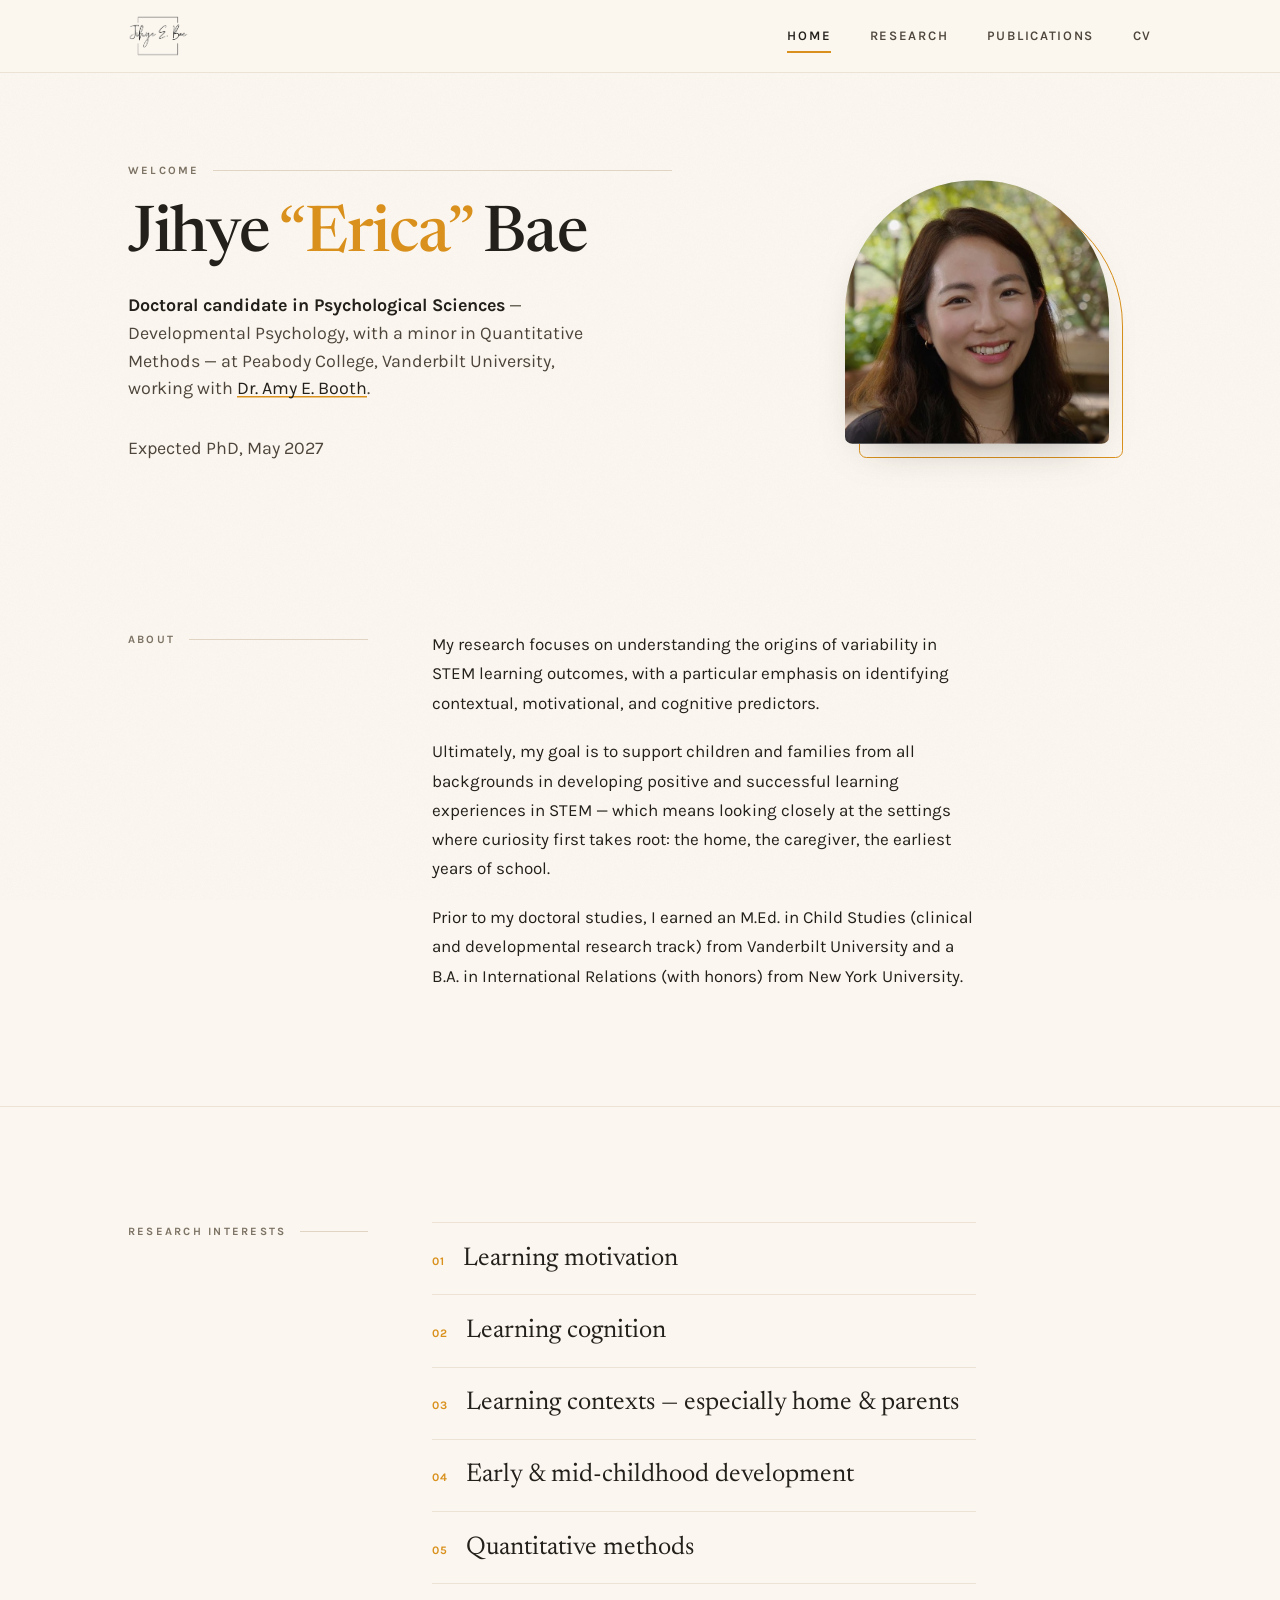
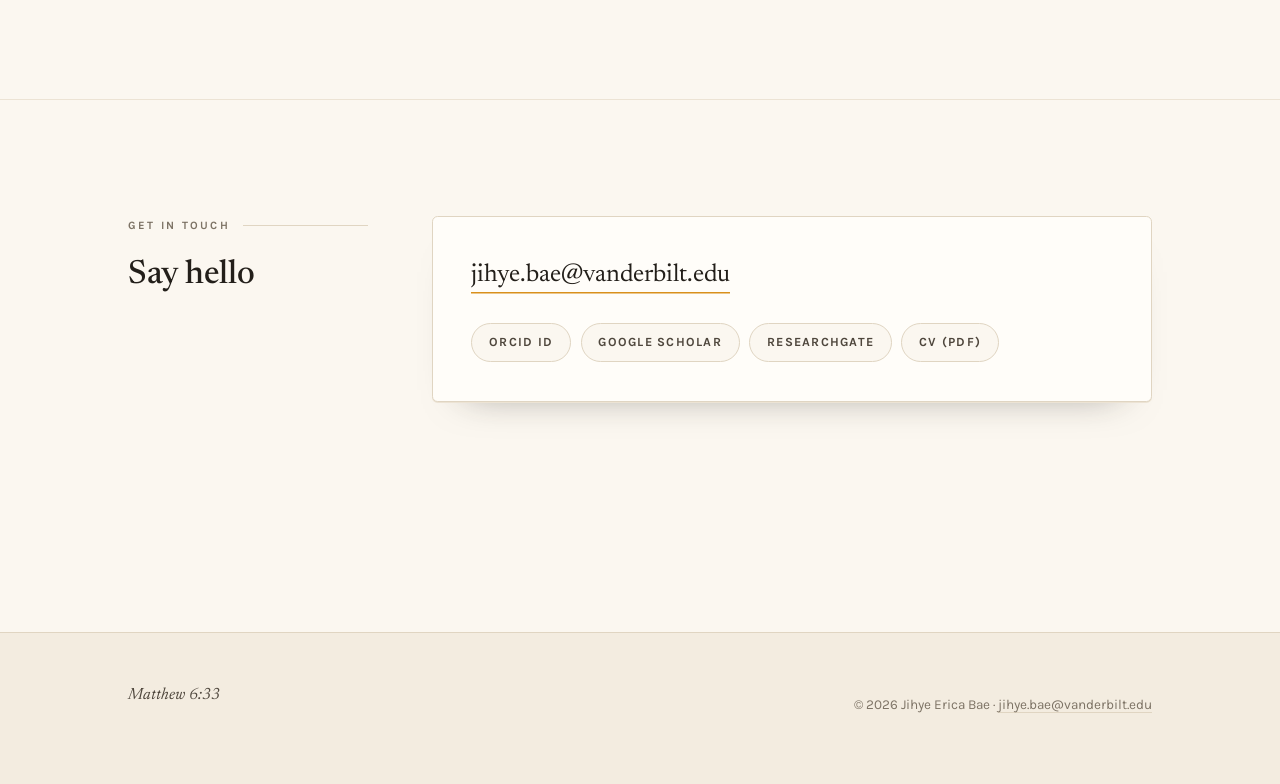
==== index.html @ 230dc908 "Simplify CV header, fix canonical and og:image URLs, drop unused CSS - CV page: plain "Curriculum Vi" ====
<!DOCTYPE html>
<html lang="en">
<head>
<meta charset="utf-8">
<meta name="viewport" content="width=device-width, initial-scale=1">
<title>Jihye "Erica" Bae — Developmental Psychology, Vanderbilt University</title>
<meta name="description" content="Jihye &quot;Erica&quot; Bae is a doctoral candidate in Psychological Sciences at Peabody College, Vanderbilt University, studying the contextual, motivational, and cognitive origins of variability in STEM learning.">
<meta name="author" content="Jihye Erica Bae">
<link rel="canonical" href="https://ericajbae.github.io/">

<meta property="og:type" content="profile">
<meta property="og:title" content="Jihye &quot;Erica&quot; Bae">
<meta property="og:description" content="Doctoral candidate in Psychological Sciences at Vanderbilt University — early STEM learning, motivation, and the home science environment.">
<meta property="og:image" content="https://ericajbae.github.io/assets/img/portrait.jpg">

<link rel="icon" href="assets/img/logo.png">
<link rel="preconnect" href="https://fonts.googleapis.com">
<link rel="preconnect" href="https://fonts.gstatic.com" crossorigin>
<link rel="stylesheet" href="https://fonts.googleapis.com/css2?family=Newsreader:ital,opsz,wght@0,6..72,300..700;1,6..72,300..700&family=Karla:ital,wght@0,300..800;1,300..800&display=swap">
<link rel="stylesheet" href="assets/css/style.css">

<script type="application/ld+json">
{
  "@context": "https://schema.org",
  "@type": "Person",
  "name": "Jihye Erica Bae",
  "alternateName": "Jihye \"Erica\" Bae",
  "jobTitle": "Doctoral Candidate in Psychological Sciences",
  "email": "mailto:jihye.bae@vanderbilt.edu",
  "affiliation": {
    "@type": "CollegeOrUniversity",
    "name": "Vanderbilt University, Peabody College"
  },
  "alumniOf": ["Vanderbilt University", "New York University"],
  "knowsAbout": ["Developmental Psychology", "Early STEM learning", "Learning motivation", "Quantitative methods"],
  "sameAs": [
    "https://orcid.org/0009-0007-4575-9829",
    "https://scholar.google.com/citations?user=H38HMKwAAAAJ&hl=en",
    "https://www.researchgate.net/profile/Jihye-Bae-4"
  ]
}
</script>
</head>
<body>
<a class="skip" href="#main">Skip to content</a>

<header class="masthead">
  <div class="wrap masthead__inner">
    <a class="sigmark" href="index.html" aria-label="Jihye Erica Bae — home">
      <img src="assets/img/logo.png" alt="" width="285" height="195">
    </a>
    <nav class="nav" aria-label="Primary">
      <a href="index.html" aria-current="page">Home</a>
      <a href="research.html">Research</a>
      <a href="publications.html">Publications</a>
      <a href="cv.html">CV</a>
    </nav>
  </div>
</header>

<main id="main">

  <!-- ── hero ──────────────────────────────────────────────────────── -->
  <section class="hero">
    <div class="wrap hero__grid">
      <div class="rise">
        <p class="eyebrow">Welcome</p>
        <h1 class="hero__name">Jihye <em>“Erica”</em> Bae</h1>
        <p class="hero__role">
          <strong>Doctoral candidate in Psychological Sciences</strong> — Developmental
          Psychology, with a minor in Quantitative Methods — at Peabody College,
          Vanderbilt University, working with
          <a class="link" href="https://www.vanderbilt.edu/psychological_sciences/bio/amy-booth" target="_blank" rel="noopener">Dr.&nbsp;Amy&nbsp;E.&nbsp;Booth</a>.
        </p>
        <p class="hero__role">
          Expected&nbsp;PhD, May&nbsp;2027
        </p>
      </div>

      <figure class="portrait rise">
        <div class="portrait__img">
          <img src="assets/img/portrait.jpg" alt="Portrait of Jihye Erica Bae" width="679" height="679">
        </div>
      </figure>
    </div>
  </section>

  <!-- ── about ─────────────────────────────────────────────────────── -->
  <section class="section">
    <div class="wrap railed">
      <div class="railed__rail">
        <p class="eyebrow">About</p>
      </div>
      <div class="prose">
        <p>
          My research focuses on understanding the origins of variability in STEM
          learning outcomes, with a particular emphasis on identifying contextual,
          motivational, and cognitive predictors.
        </p>
        <p>
          Ultimately, my goal is to support children and families from all
          backgrounds in developing positive and successful learning experiences
          in STEM — which means looking closely at the settings where curiosity
          first takes root: the home, the caregiver, the earliest years of school.
        </p>
        <p>
          Prior to my doctoral studies, I earned an M.Ed. in Child Studies
          (clinical and developmental research track) from Vanderbilt University
          and a B.A. in International Relations (with honors) from
          New York University.
        </p>
      </div>
    </div>
  </section>

  <!-- ── interests ─────────────────────────────────────────────────── -->
  <section class="section">
    <div class="wrap railed">
      <div class="railed__rail">
        <p class="eyebrow">Research interests</p>
      </div>
      <ol class="interests">
        <li>Learning motivation</li>
        <li>Learning cognition</li>
        <li>Learning contexts — especially home &amp; parents</li>
        <li>Early &amp; mid-childhood development</li>
        <li>Quantitative methods</li>
      </ol>
    </div>
  </section>

  <!-- ── contact ───────────────────────────────────────────────────── -->
  <section class="section">
    <div class="wrap railed">
      <div class="railed__rail">
        <p class="eyebrow">Get in touch</p>
        <h2 class="section__title">Say hello</h2>
      </div>
      <div class="contact">
        <a class="link contact__mail" href="mailto:jihye.bae@vanderbilt.edu">jihye.bae@vanderbilt.edu</a>
        <div class="profiles">
          <a href="https://orcid.org/0009-0007-4575-9829" target="_blank" rel="noopener">ORCID iD</a>
          <a href="https://scholar.google.com/citations?user=H38HMKwAAAAJ&amp;hl=en" target="_blank" rel="noopener">Google Scholar</a>
          <a href="https://www.researchgate.net/profile/Jihye-Bae-4" target="_blank" rel="noopener">ResearchGate</a>
          <a href="https://docs.google.com/document/d/13zA2UC3E8pDD8UInHf0IEqPdBKa_OGRN-iTMG4i4fhw/export?format=pdf" target="_blank" rel="noopener">CV (PDF)</a>
        </div>
      </div>
    </div>
  </section>

</main>

<footer class="foot">
  <div class="wrap foot__inner">
    <p class="foot__verse">Matthew 6:33</p>
    <p>© 2026 Jihye Erica Bae · <a href="mailto:jihye.bae@vanderbilt.edu">jihye.bae@vanderbilt.edu</a></p>
  </div>
</footer>

</body>
</html>
---- assets/css/style.css ----
/* ==========================================================================
   Jihye "Erica" Bae — personal academic site
   Aesthetic: warm letterpress paper. Cream ground, ink type, marigold accent.
   Newsreader (display) + Karla (text). No build step, no JS dependency.
   ========================================================================== */

/* --- tokens ------------------------------------------------------------- */
:root {
  --paper:        #fbf7f0;
  --paper-deep:   #f3ece0;
  --paper-card:   #fffdf9;
  --ink:          #231f1a;
  --ink-soft:     #4e463c;
  --ink-mute:     #7d7365;
  --rule:         #e0d5c2;
  --rule-soft:    #ece3d4;

  --marigold:     #d9901c;
  --marigold-lo:  #f6c96a;
  --pine:         #235f56;
  --pine-lo:      #e2efeb;

  --serif: "Newsreader", "Iowan Old Style", "Palatino Linotype", Georgia, serif;
  --sans:  "Karla", "Avenir Next", "Segoe UI", Helvetica, Arial, sans-serif;

  --measure: 34rem;      /* comfortable reading width */
  --page:    72rem;      /* outer page width          */
  --gutter:  clamp(1.25rem, 5vw, 4.5rem);

  --step:    clamp(4rem, 9vw, 7.5rem);   /* vertical section rhythm */
}

/* --- reset -------------------------------------------------------------- */
*, *::before, *::after { box-sizing: border-box; }

html {
  scroll-behavior: smooth;
  -webkit-text-size-adjust: 100%;
}
@media (prefers-reduced-motion: reduce) {
  html { scroll-behavior: auto; }
  *, *::before, *::after {
    animation-duration: .01ms !important;
    animation-iteration-count: 1 !important;
    transition-duration: .01ms !important;
  }
}

body {
  margin: 0;
  background: var(--paper);
  color: var(--ink);
  font-family: var(--sans);
  font-size: 1.0625rem;
  line-height: 1.72;
  font-feature-settings: "kern" 1;
  -webkit-font-smoothing: antialiased;
  text-rendering: optimizeLegibility;
}

/* paper grain — a single inline SVG turbulence, fixed so it never scrolls */
body::before {
  content: "";
  position: fixed;
  inset: 0;
  z-index: 0;
  pointer-events: none;
  opacity: .5;
  background-image: url("data:image/svg+xml,%3Csvg xmlns='http://www.w3.org/2000/svg' width='220' height='220'%3E%3Cfilter id='n'%3E%3CfeTurbulence type='fractalNoise' baseFrequency='.85' numOctaves='3' stitchTiles='stitch'/%3E%3CfeColorMatrix type='saturate' values='0'/%3E%3C/filter%3E%3Crect width='220' height='220' filter='url(%23n)' opacity='.055'/%3E%3C/svg%3E");
}

img { max-width: 100%; height: auto; display: block; }

a { color: inherit; }

::selection { background: var(--marigold-lo); color: var(--ink); }

:focus-visible {
  outline: 2px solid var(--pine);
  outline-offset: 3px;
  border-radius: 2px;
}

/* --- layout primitives -------------------------------------------------- */
.wrap {
  width: 100%;
  max-width: var(--page);
  margin-inline: auto;
  padding-inline: var(--gutter);
  position: relative;
  z-index: 1;
}

.skip {
  position: absolute;
  left: -9999px;
  top: 0;
  background: var(--ink);
  color: var(--paper);
  padding: .65rem 1.1rem;
  z-index: 99;
  font-size: .85rem;
  letter-spacing: .06em;
  text-transform: uppercase;
}
.skip:focus { left: .5rem; top: .5rem; }

/* --- typography --------------------------------------------------------- */
h1, h2, h3, h4 {
  font-family: var(--serif);
  font-weight: 500;
  font-variation-settings: "opsz" 36;
  line-height: 1.16;
  letter-spacing: -.008em;
  margin: 0;
  text-wrap: balance;
}

p { margin: 0 0 1.15em; max-width: var(--measure); }
p:last-child { margin-bottom: 0; }

/* small caps label used above every section */
.eyebrow {
  font-family: var(--sans);
  font-size: .7rem;
  font-weight: 700;
  letter-spacing: .2em;
  text-transform: uppercase;
  color: var(--ink-mute);
  margin: 0 0 1.4rem;
  display: flex;
  align-items: center;
  gap: .85rem;
}
.eyebrow::after {
  content: "";
  flex: 1;
  height: 1px;
  background: var(--rule);
}

/* inline links: a marigold rule that thickens into a highlight on hover */
.prose a,
a.link {
  color: var(--ink);
  text-decoration: none;
  background-image: linear-gradient(var(--marigold), var(--marigold));
  background-repeat: no-repeat;
  background-position: 0 88%;
  background-size: 100% 1.5px;
  transition: background-size .28s cubic-bezier(.4, 0, .2, 1), color .28s;
  padding-bottom: .05em;
}
.prose a:hover,
a.link:hover {
  background-size: 100% .82em;
}

/* --- masthead ----------------------------------------------------------- */
.masthead {
  position: sticky;
  top: 0;
  z-index: 20;
  background: color-mix(in srgb, var(--paper) 88%, transparent);
  backdrop-filter: saturate(150%) blur(10px);
  border-bottom: 1px solid var(--rule-soft);
}
.masthead__inner {
  display: flex;
  align-items: center;
  justify-content: space-between;
  gap: 1.5rem;
  min-height: 4.5rem;
  padding-block: .6rem;
}

.sigmark { display: block; flex-shrink: 0; }
.sigmark img {
  height: 2.6rem;
  width: auto;
  transition: opacity .22s;
}
.sigmark:hover img { opacity: .62; }

.nav { display: flex; gap: clamp(1.1rem, 3vw, 2.4rem); }
.nav a {
  font-size: .82rem;
  font-weight: 600;
  letter-spacing: .13em;
  text-transform: uppercase;
  text-decoration: none;
  color: var(--ink-soft);
  padding-block: .35rem;
  position: relative;
  white-space: nowrap;
  transition: color .2s;
}
.nav a::after {
  content: "";
  position: absolute;
  left: 0; right: 0; bottom: 0;
  height: 2px;
  background: var(--marigold);
  transform: scaleX(0);
  transform-origin: left;
  transition: transform .3s cubic-bezier(.4, 0, .2, 1);
}
.nav a:hover { color: var(--ink); }
.nav a:hover::after,
.nav a[aria-current="page"]::after { transform: scaleX(1); }
.nav a[aria-current="page"] { color: var(--ink); }

/* phones: four nav items don't fit beside the logo — give them their own row */
@media (max-width: 600px) {
  .masthead__inner { flex-wrap: wrap; row-gap: .25rem; }
  .nav { width: 100%; justify-content: space-between; gap: .75rem; }
  .nav a { font-size: .74rem; letter-spacing: .1em; }
}

/* --- hero (home) -------------------------------------------------------- */
.hero { padding-block: clamp(3rem, 8vw, 5.5rem) clamp(2rem, 5vw, 3.25rem); }

.hero__grid {
  display: grid;
  grid-template-columns: minmax(0, 1.45fr) minmax(0, .85fr);
  gap: clamp(2rem, 6vw, 5rem);
  align-items: center;
}

.hero__name {
  font-size: clamp(2.35rem, 5.4vw, 4rem);
  font-weight: 500;
  font-variation-settings: "opsz" 60;
  line-height: 1.06;
  letter-spacing: -.02em;
  margin-bottom: 1.35rem;
}
.hero__name em {
  font-style: normal;
  font-weight: 500;
  font-variation-settings: "opsz" 60;
  color: var(--marigold);
}

.hero__role {
  font-size: clamp(1rem, 1.5vw, 1.12rem);
  color: var(--ink-soft);
  line-height: 1.55;
  max-width: 30rem;
  margin-bottom: 2rem;
}
.hero__role strong { font-weight: 700; color: var(--ink); }

/* portrait: soft arch frame with an offset marigold plate behind it */
.portrait { position: relative; justify-self: center; width: 100%; max-width: 16.5rem; }
.portrait::before {
  content: "";
  position: absolute;
  inset: .85rem -.85rem -.85rem .85rem;
  border: 1px solid var(--marigold);
  border-radius: 9rem 9rem .5rem .5rem;
  z-index: 0;
}
.portrait__img {
  position: relative;
  z-index: 1;
  aspect-ratio: 1 / 1;
  width: 100%;
  border-radius: 9rem 9rem .5rem .5rem;
  overflow: hidden;
  background: var(--paper-deep);
  box-shadow: 0 18px 44px -26px rgba(35, 31, 26, .5);
}
.portrait__img img { width: 100%; height: 100%; object-fit: cover; }

@media (max-width: 820px) {
  .hero__grid { grid-template-columns: 1fr; }
  .portrait { max-width: 14rem; justify-self: start; margin-top: .5rem; }
}

/* --- generic section ---------------------------------------------------- */
.section { padding-block: var(--step); }
.section + .section { border-top: 1px solid var(--rule-soft); }

.section__title {
  font-size: clamp(1.9rem, 4vw, 2.9rem);
  margin-bottom: 1.75rem;
}

/* two-column: sticky label rail + content */
.railed {
  display: grid;
  grid-template-columns: minmax(0, 15rem) minmax(0, 1fr);
  gap: clamp(1.75rem, 5vw, 4.5rem);
  align-items: start;
}
.railed__rail { position: sticky; top: 6.5rem; }
/* headings inside the narrow rail need a smaller size to break cleanly */
.railed__rail .section__title { font-size: clamp(1.6rem, 2.6vw, 2.1rem); }
@media (max-width: 860px) {
  .railed { grid-template-columns: 1fr; }
  .railed__rail { position: static; }
}

/* --- interests list ----------------------------------------------------- */
.interests {
  list-style: none;
  margin: 0;
  padding: 0;
  display: grid;
  gap: 0;
  max-width: 34rem;
  counter-reset: interest;
}
.interests li {
  counter-increment: interest;
  font-family: var(--serif);
  font-size: clamp(1.2rem, 2.4vw, 1.6rem);
  font-variation-settings: "opsz" 28;
  padding-block: .85rem;
  border-bottom: 1px solid var(--rule-soft);
  display: flex;
  align-items: baseline;
  gap: 1.1rem;
  transition: color .25s, padding-left .25s;
}
.interests li:first-child { border-top: 1px solid var(--rule-soft); }
.interests li::before {
  content: counter(interest, decimal-leading-zero);
  font-family: var(--sans);
  font-size: .72rem;
  font-weight: 700;
  letter-spacing: .1em;
  color: var(--marigold);
  flex-shrink: 0;
}
.interests li:hover { padding-left: .5rem; color: var(--pine); }

/* --- contact card ------------------------------------------------------- */
.contact {
  background: var(--paper-card);
  border: 1px solid var(--rule);
  border-radius: .35rem;
  padding: clamp(1.6rem, 3.5vw, 2.4rem);
  box-shadow: 0 1px 0 var(--rule-soft), 0 22px 40px -34px rgba(35, 31, 26, .55);
}
.contact__mail {
  font-family: var(--serif);
  font-size: clamp(1.1rem, 2.6vw, 1.55rem);
  font-variation-settings: "opsz" 28;
  word-break: break-word;
  display: inline-block;
  margin-bottom: 1.5rem;
}

.profiles { display: flex; flex-wrap: wrap; gap: .6rem; }
.profiles a {
  font-size: .78rem;
  font-weight: 700;
  letter-spacing: .1em;
  text-transform: uppercase;
  text-decoration: none;
  color: var(--ink-soft);
  border: 1px solid var(--rule);
  border-radius: 100px;
  padding: .5rem 1.05rem;
  background: var(--paper);
  transition: background .22s, color .22s, border-color .22s, transform .22s;
}
.profiles a:hover {
  background: var(--ink);
  border-color: var(--ink);
  color: var(--paper);
  transform: translateY(-2px);
}

/* --- project entries (research) ----------------------------------------- */
.project {
  display: grid;
  grid-template-columns: minmax(0, 1fr) minmax(0, 16rem);
  gap: clamp(1.5rem, 5vw, 3.5rem);
  align-items: center;
  padding-block: clamp(2.25rem, 5vw, 3.5rem);
  border-bottom: 1px solid var(--rule-soft);
}
.project:first-of-type { border-top: 1px solid var(--rule-soft); }

/* alternate sides — swap the track widths too, so the prose always gets the
   wide column and only the artwork ever sits in the narrow one */
.project:nth-child(even) {
  grid-template-columns: minmax(0, 16rem) minmax(0, 1fr);
}
.project:nth-child(even) .project__art { order: -1; }

.project__num {
  font-family: var(--sans);
  font-size: .72rem;
  font-weight: 700;
  letter-spacing: .18em;
  color: var(--marigold);
  display: block;
  margin-bottom: .85rem;
}
.project__title {
  font-size: clamp(1.45rem, 3vw, 2.1rem);
  margin-bottom: .9rem;
}
.project__meta {
  color: var(--ink-mute);
  margin-top: 1rem;
  padding-top: .9rem;
  border-top: 1px dashed var(--rule);
  max-width: var(--measure);
}
.project__art {
  display: grid;
  place-items: center;
  padding: 1.25rem;
  background: var(--paper-card);
  border: 1px solid var(--rule-soft);
  border-radius: .35rem;
}
.project__art img { max-height: 11rem; width: auto; object-fit: contain; mix-blend-mode: multiply; }

@media (max-width: 760px) {
  .project,
  .project:nth-child(even) { grid-template-columns: 1fr; }
  .project:nth-child(even) .project__art { order: 0; }
}

/* --- bibliography ------------------------------------------------------- */
.biblio { list-style: none; margin: 0; padding: 0; counter-reset: ref; }
.biblio li {
  position: relative;
  padding: 1.35rem 0 1.35rem 3.25rem;
  border-bottom: 1px solid var(--rule-soft);
  font-size: 1rem;
  line-height: 1.68;
  max-width: 48rem;
}
.biblio li:first-child { border-top: 1px solid var(--rule-soft); }
.biblio li::before {
  counter-increment: ref;
  content: counter(ref, decimal-leading-zero);
  position: absolute;
  left: 0;
  top: 1.65rem;
  font-family: var(--sans);
  font-size: .7rem;
  font-weight: 700;
  letter-spacing: .1em;
  color: var(--marigold);
}
.biblio cite { font-style: italic; }
.biblio .self { font-weight: 700; }
.biblio .doi {
  display: block;
  margin-top: .35rem;
  word-break: break-all;
}
.tag {
  display: inline-block;
  font-size: .66rem;
  font-weight: 700;
  letter-spacing: .12em;
  text-transform: uppercase;
  color: var(--pine);
  background: var(--pine-lo);
  border-radius: 100px;
  padding: .2rem .6rem;
  margin-left: .45rem;
  vertical-align: .12em;
}

/* --- CV ----------------------------------------------------------------- */
.cv-head {
  display: flex;
  flex-wrap: wrap;
  align-items: center;
  justify-content: space-between;
  gap: 1.75rem;
  padding-block: clamp(3rem, 8vw, 5.5rem) 2rem;
}

.btn {
  display: inline-flex;
  align-items: center;
  gap: .6rem;
  font-size: .78rem;
  font-weight: 700;
  letter-spacing: .12em;
  text-transform: uppercase;
  text-decoration: none;
  color: var(--paper);
  background: var(--ink);
  border: 1px solid var(--ink);
  border-radius: 100px;
  padding: .8rem 1.5rem;
  transition: background .22s, color .22s, transform .22s;
}
.btn:hover { background: var(--marigold); border-color: var(--marigold); color: var(--ink); transform: translateY(-2px); }
.btn svg { width: 1rem; height: 1rem; }

.cv-embed { padding-bottom: var(--step); }
.cv-embed iframe {
  display: block;
  width: 100%;
  height: 85vh;
  min-height: 36rem;
  border: 1px solid var(--rule-soft);
  border-radius: .35rem;
  background: #fff;
}

/* --- footer ------------------------------------------------------------- */
.foot {
  border-top: 1px solid var(--rule);
  margin-top: var(--step);
  padding-block: 3rem 3.5rem;
  background: var(--paper-deep);
  position: relative;
  z-index: 1;
}
.foot__inner {
  display: flex;
  flex-wrap: wrap;
  gap: 1.25rem 2.5rem;
  justify-content: space-between;
  align-items: center;
  font-size: .85rem;
  color: var(--ink-mute);
}
.foot__verse {
  font-family: var(--serif);
  font-style: italic;
  font-variation-settings: "opsz" 24;
  font-size: 1.02rem;
  color: var(--ink-soft);
}
.foot a { text-decoration: none; border-bottom: 1px solid var(--rule); transition: border-color .2s; }
.foot a:hover { border-color: var(--marigold); }

/* --- entrance choreography --------------------------------------------- */
@keyframes rise {
  from { opacity: 0; transform: translateY(14px); }
  to   { opacity: 1; transform: none; }
}
.rise {
  animation: rise .75s cubic-bezier(.22, 1, .36, 1) backwards;
}
.rise:nth-child(1) { animation-delay: .04s; }
.rise:nth-child(2) { animation-delay: .12s; }
.rise:nth-child(3) { animation-delay: .2s; }
.rise:nth-child(4) { animation-delay: .28s; }

/* --- print -------------------------------------------------------------- */
@media print {
  body::before, .masthead, .foot, .btn { display: none !important; }
  body { background: #fff; font-size: 10.5pt; }
}
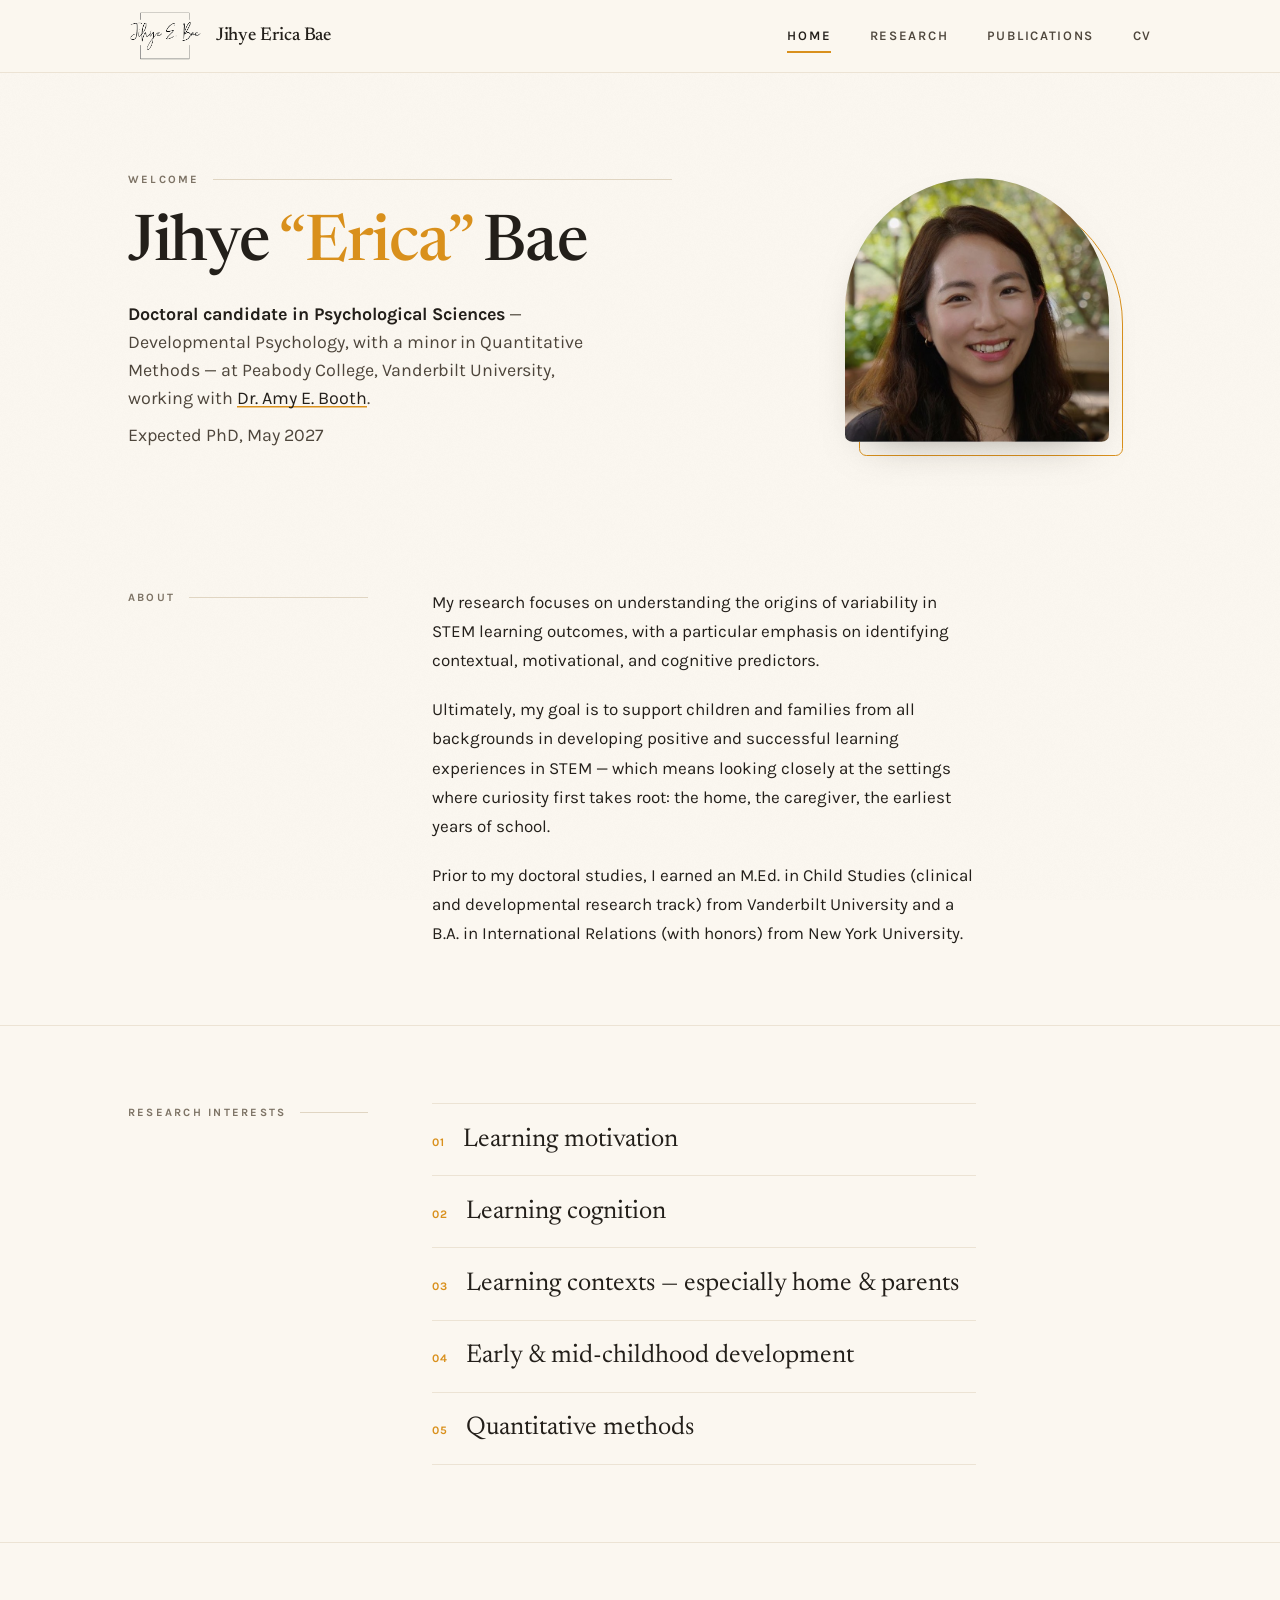
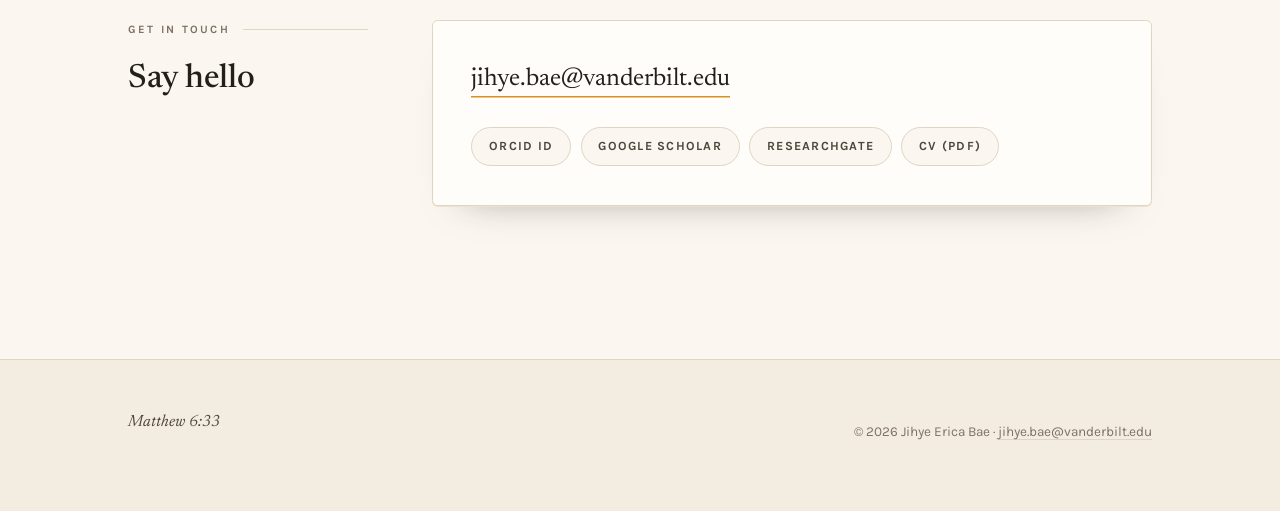
==== commit d5e96190: "Refine layout: sticky footer, tighter spacing, phone-friendly CV, name in header - Pin footer to the" ====
--- a/index.html
+++ b/index.html
@@ -48,6 +48,7 @@
   <div class="wrap masthead__inner">
     <a class="sigmark" href="index.html" aria-label="Jihye Erica Bae — home">
       <img src="assets/img/logo.png" alt="" width="285" height="195">
+      <span class="sigmark__name">Jihye Erica Bae</span>
     </a>
     <nav class="nav" aria-label="Primary">
       <a href="index.html" aria-current="page">Home</a>
@@ -66,7 +67,7 @@
       <div class="rise">
         <p class="eyebrow">Welcome</p>
         <h1 class="hero__name">Jihye <em>“Erica”</em> Bae</h1>
-        <p class="hero__role">
+        <p class="hero__role hero__role--lead">
           <strong>Doctoral candidate in Psychological Sciences</strong> — Developmental
           Psychology, with a minor in Quantitative Methods — at Peabody College,
           Vanderbilt University, working with
--- a/assets/css/style.css
+++ b/assets/css/style.css
@@ -27,7 +27,7 @@
   --page:    72rem;      /* outer page width          */
   --gutter:  clamp(1.25rem, 5vw, 4.5rem);
 
-  --step:    clamp(4rem, 9vw, 7.5rem);   /* vertical section rhythm */
+  --step:    clamp(3rem, 6vw, 5rem);   /* vertical section rhythm */
 }
 
 /* --- reset -------------------------------------------------------------- */
@@ -48,6 +48,9 @@
 
 body {
   margin: 0;
+  min-height: 100vh;
+  display: flex;
+  flex-direction: column;
   background: var(--paper);
   color: var(--ink);
   font-family: var(--sans);
@@ -174,13 +177,29 @@
   padding-block: .6rem;
 }
 
-.sigmark { display: block; flex-shrink: 0; }
+.sigmark {
+  display: flex;
+  align-items: center;
+  gap: .8rem;
+  flex-shrink: 0;
+  text-decoration: none;
+  color: var(--ink);
+}
 .sigmark img {
-  height: 2.6rem;
+  height: 3.2rem;
   width: auto;
   transition: opacity .22s;
 }
+.sigmark__name {
+  font-family: var(--serif);
+  font-size: 1.15rem;
+  font-weight: 500;
+  font-variation-settings: "opsz" 24;
+  letter-spacing: -.005em;
+  transition: color .22s;
+}
 .sigmark:hover img { opacity: .62; }
+.sigmark:hover .sigmark__name { color: var(--marigold); }
 
 .nav { display: flex; gap: clamp(1.1rem, 3vw, 2.4rem); }
 .nav a {
@@ -249,6 +268,7 @@
   max-width: 30rem;
   margin-bottom: 2rem;
 }
+.hero__role--lead { margin-bottom: .6rem; }
 .hero__role strong { font-weight: 700; color: var(--ink); }
 
 /* portrait: soft arch frame with an offset marigold plate behind it */
@@ -279,6 +299,8 @@
 }
 
 /* --- generic section ---------------------------------------------------- */
+main { flex: 1; }
+
 .section { padding-block: var(--step); }
 .section + .section { border-top: 1px solid var(--rule-soft); }
 
@@ -422,6 +444,15 @@
 }
 .project__art img { max-height: 11rem; width: auto; object-fit: contain; mix-blend-mode: multiply; }
 
+/* completed projects: text-only entries, same full-width layout as ongoing */
+.study {
+  padding-block: clamp(1.75rem, 4vw, 2.5rem);
+  border-bottom: 1px solid var(--rule-soft);
+  max-width: 48rem;
+}
+.study:first-of-type { border-top: 1px solid var(--rule-soft); }
+.study .project__title { font-size: clamp(1.3rem, 2.6vw, 1.75rem); }
+
 @media (max-width: 760px) {
   .project,
   .project:nth-child(even) { grid-template-columns: 1fr; }
@@ -454,7 +485,8 @@
 .biblio cite { font-style: italic; }
 .biblio .self { font-weight: 700; }
 .biblio .doi {
-  display: block;
+  display: inline-block;
+  max-width: 100%;
   margin-top: .35rem;
   word-break: break-all;
 }
@@ -502,6 +534,21 @@
 .btn svg { width: 1rem; height: 1rem; }
 
 .cv-embed { padding-bottom: var(--step); }
+.cv-mobile { display: none; }
+@media (max-width: 700px) {
+  .cv-head .btn { display: none; }
+  .cv-embed { display: none; }
+  .cv-mobile {
+    display: flex;
+    flex-direction: column;
+    align-items: flex-start;
+    gap: 1rem;
+    padding-bottom: var(--step);
+  }
+  .cv-mobile p { margin: 0; color: var(--ink-soft); }
+}
+.btn--ghost { background: transparent; color: var(--ink); }
+
 .cv-embed iframe {
   display: block;
   width: 100%;
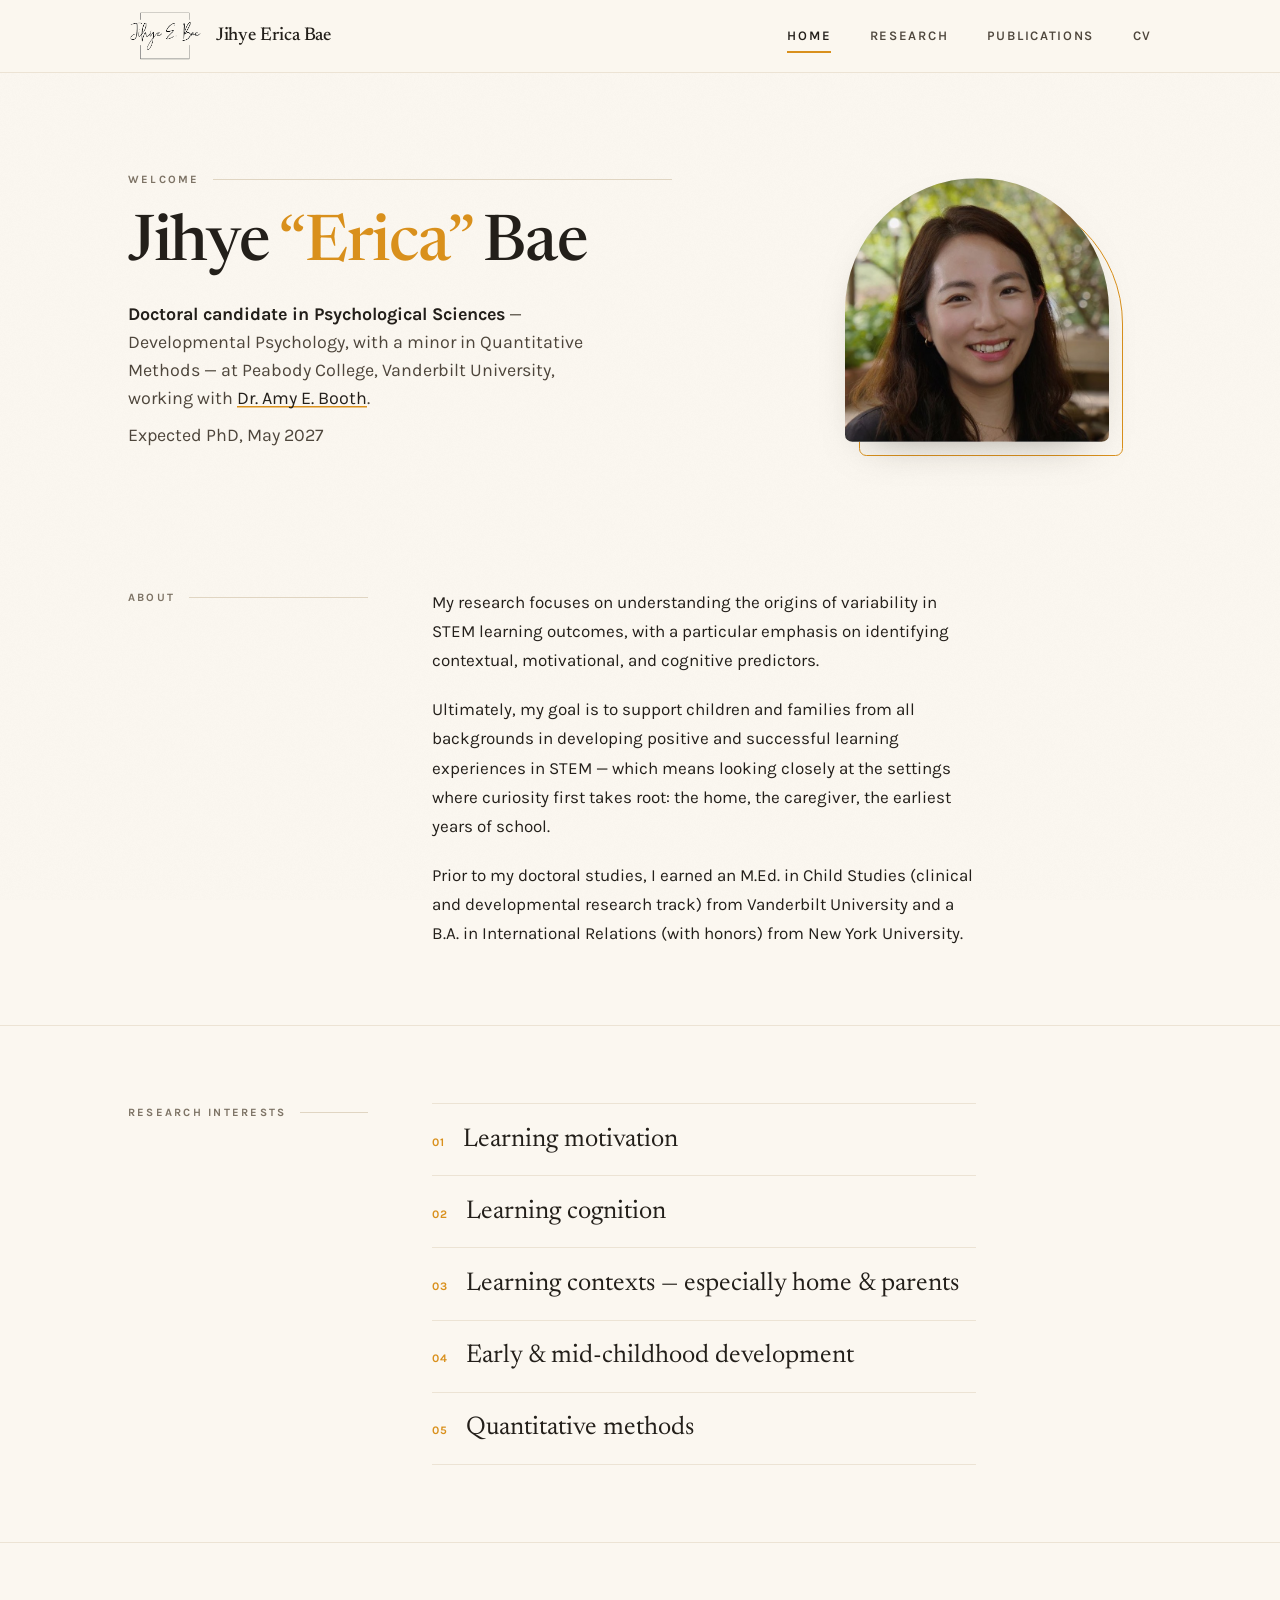
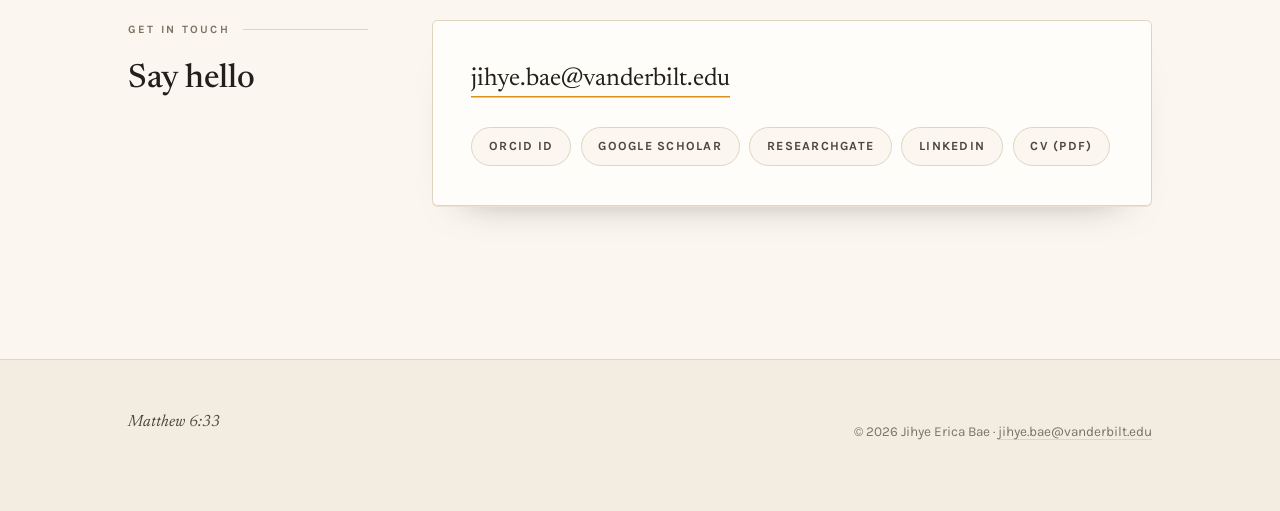
==== commit 809d3e24: "Add LinkedIn to contact links Co-Authored-By: Claude Opus 5.5 <noreply@anthropic.com>" ====
--- a/index.html
+++ b/index.html
@@ -143,6 +143,7 @@
           <a href="https://orcid.org/0009-0007-4575-9829" target="_blank" rel="noopener">ORCID iD</a>
           <a href="https://scholar.google.com/citations?user=H38HMKwAAAAJ&amp;hl=en" target="_blank" rel="noopener">Google Scholar</a>
           <a href="https://www.researchgate.net/profile/Jihye-Bae-4" target="_blank" rel="noopener">ResearchGate</a>
+          <a href="https://www.linkedin.com/in/jihye-bae-78605846" target="_blank" rel="noopener">LinkedIn</a>
           <a href="https://docs.google.com/document/d/13zA2UC3E8pDD8UInHf0IEqPdBKa_OGRN-iTMG4i4fhw/export?format=pdf" target="_blank" rel="noopener">CV (PDF)</a>
         </div>
       </div>
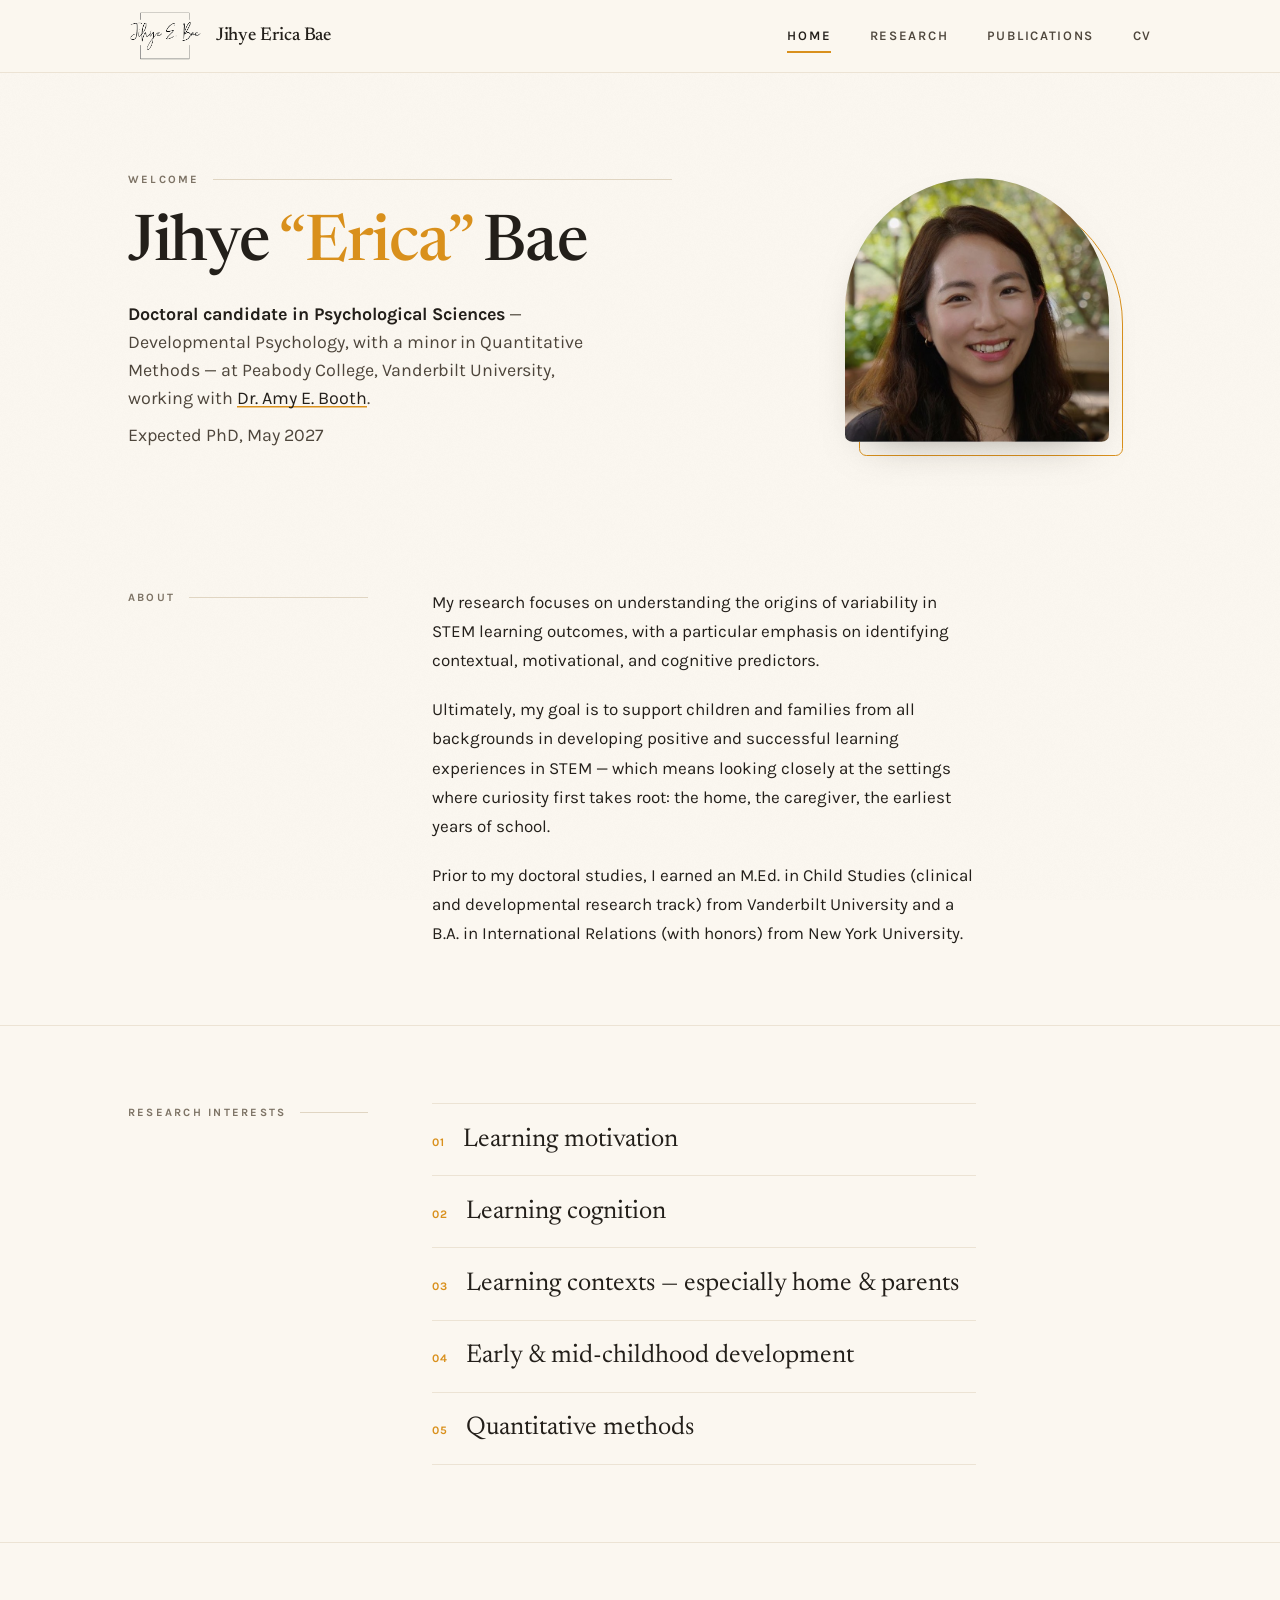
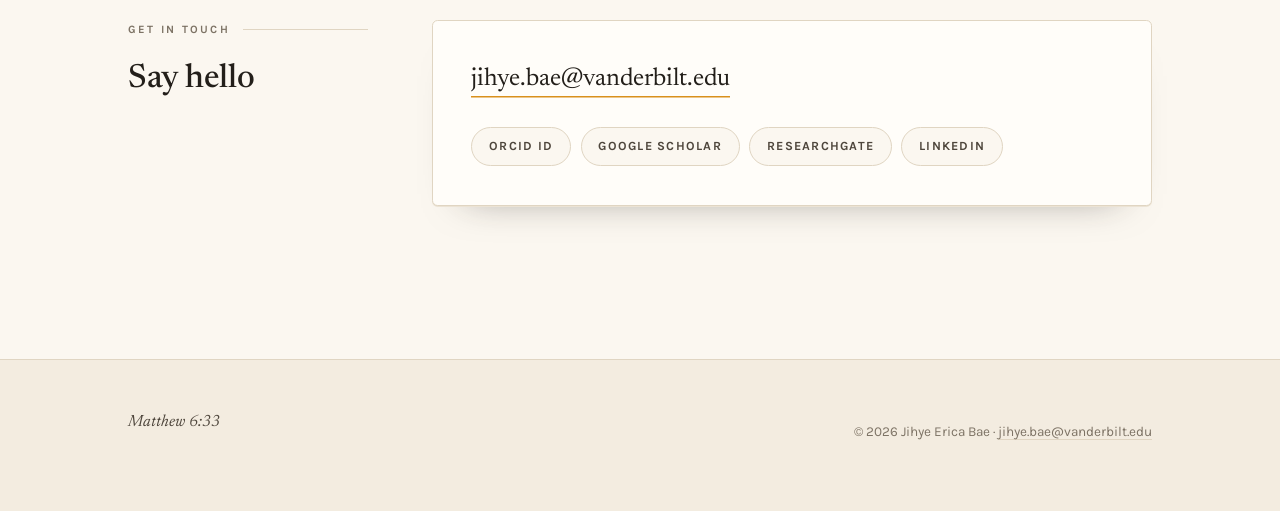
==== commit 7e0ae55a: "Remove CV link from contact section Co-Authored-By: Claude Opus 5.5 <noreply@anthropic.com>" ====
--- a/index.html
+++ b/index.html
@@ -144,7 +144,6 @@
           <a href="https://scholar.google.com/citations?user=H38HMKwAAAAJ&amp;hl=en" target="_blank" rel="noopener">Google Scholar</a>
           <a href="https://www.researchgate.net/profile/Jihye-Bae-4" target="_blank" rel="noopener">ResearchGate</a>
           <a href="https://www.linkedin.com/in/jihye-bae-78605846" target="_blank" rel="noopener">LinkedIn</a>
-          <a href="https://docs.google.com/document/d/13zA2UC3E8pDD8UInHf0IEqPdBKa_OGRN-iTMG4i4fhw/export?format=pdf" target="_blank" rel="noopener">CV (PDF)</a>
         </div>
       </div>
     </div>
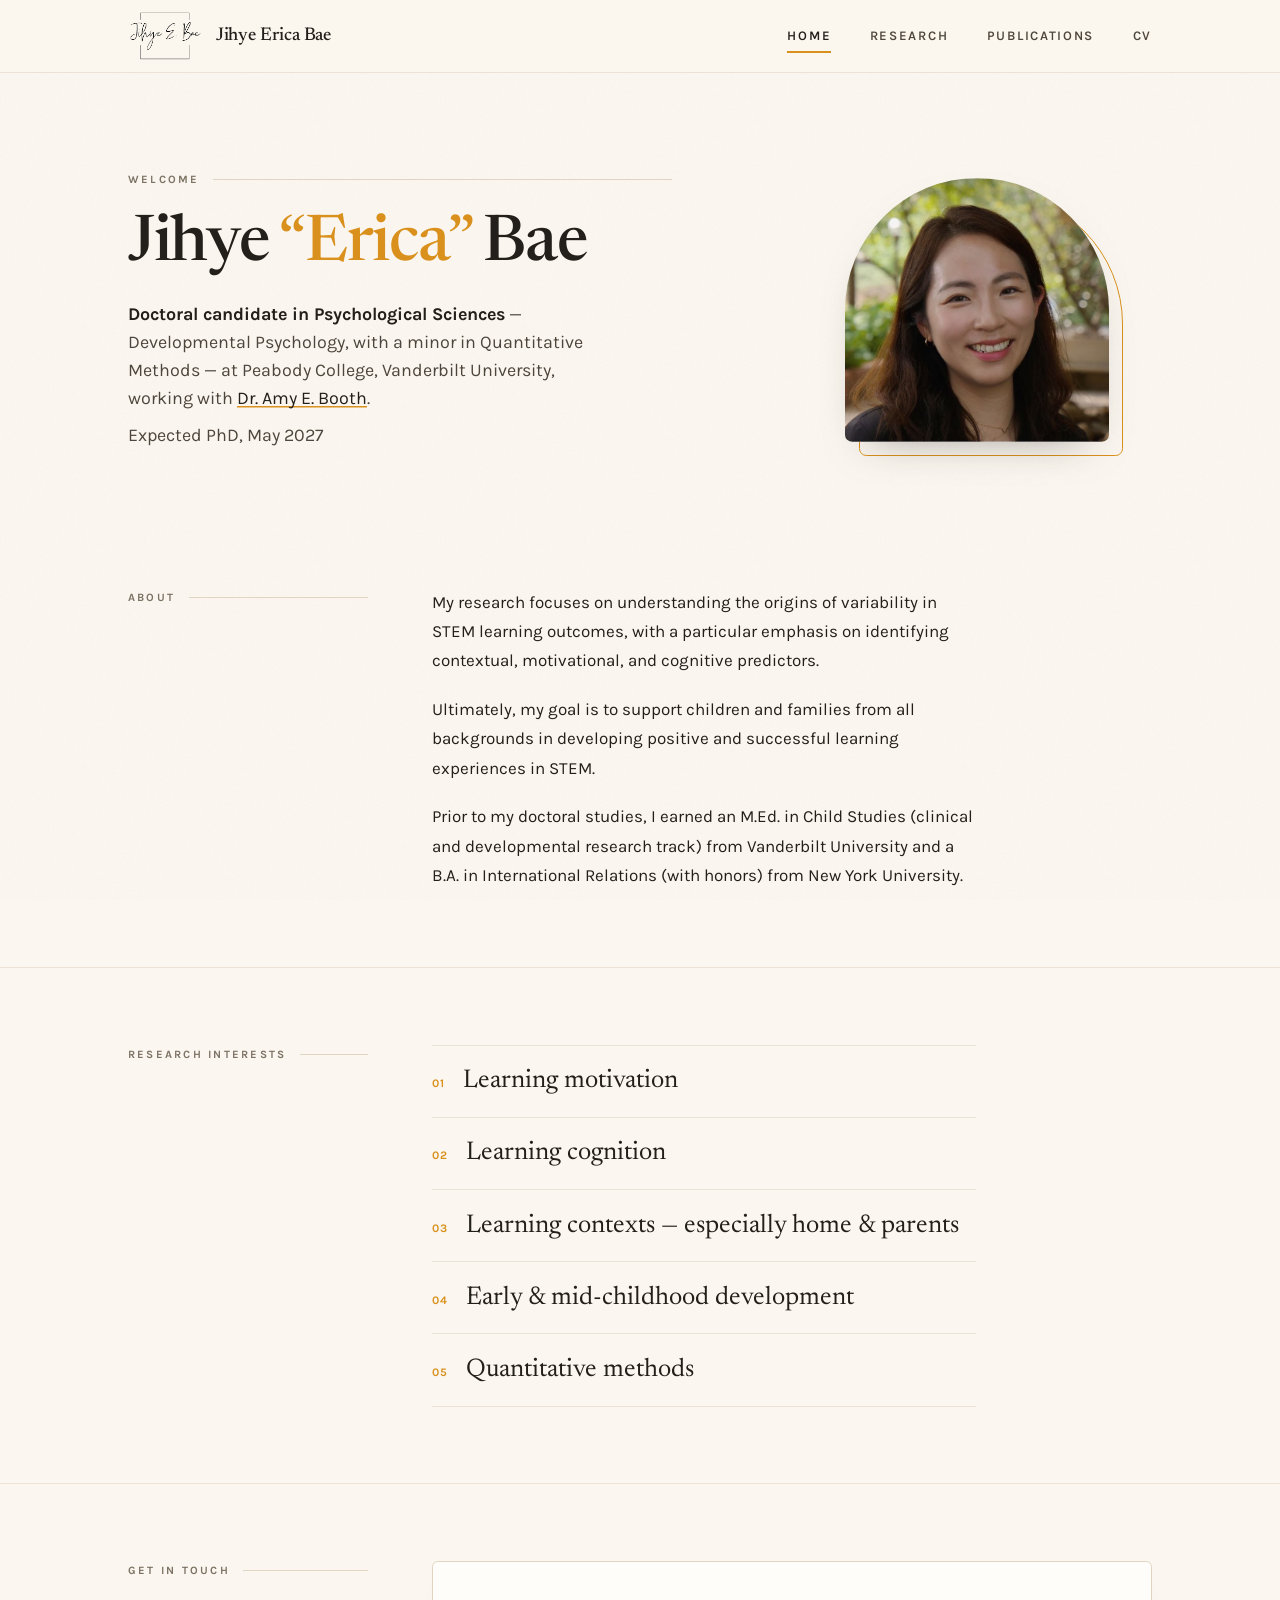
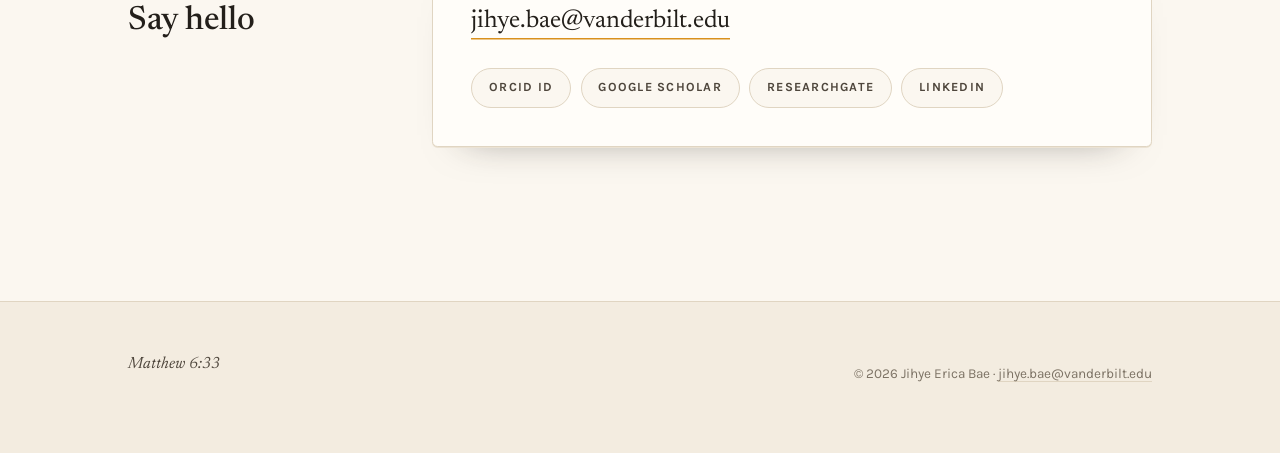
==== commit 966bccfa: "Trim closing sentence of About section Co-Authored-By: Claude Opus 5.5 <noreply@anthropic.com>" ====
--- a/index.html
+++ b/index.html
@@ -9,6 +9,7 @@
 <link rel="canonical" href="https://ericajbae.github.io/">
 
 <meta property="og:type" content="profile">
+<meta property="og:url" content="https://ericajbae.github.io/">
 <meta property="og:title" content="Jihye &quot;Erica&quot; Bae">
 <meta property="og:description" content="Doctoral candidate in Psychological Sciences at Vanderbilt University — early STEM learning, motivation, and the home science environment.">
 <meta property="og:image" content="https://ericajbae.github.io/assets/img/portrait.jpg">
@@ -24,6 +25,8 @@
   "@context": "https://schema.org",
   "@type": "Person",
   "name": "Jihye Erica Bae",
+  "url": "https://ericajbae.github.io/",
+  "image": "https://ericajbae.github.io/assets/img/portrait.jpg",
   "alternateName": "Jihye \"Erica\" Bae",
   "jobTitle": "Doctoral Candidate in Psychological Sciences",
   "email": "mailto:jihye.bae@vanderbilt.edu",
@@ -36,7 +39,8 @@
   "sameAs": [
     "https://orcid.org/0009-0007-4575-9829",
     "https://scholar.google.com/citations?user=H38HMKwAAAAJ&hl=en",
-    "https://www.researchgate.net/profile/Jihye-Bae-4"
+    "https://www.researchgate.net/profile/Jihye-Bae-4",
+    "https://www.linkedin.com/in/jihye-bae-78605846"
   ]
 }
 </script>
@@ -101,8 +105,7 @@
         <p>
           Ultimately, my goal is to support children and families from all
           backgrounds in developing positive and successful learning experiences
-          in STEM — which means looking closely at the settings where curiosity
-          first takes root: the home, the caregiver, the earliest years of school.
+          in STEM.
         </p>
         <p>
           Prior to my doctoral studies, I earned an M.Ed. in Child Studies
@@ -158,5 +161,7 @@
   </div>
 </footer>
 
+<!-- visitor stats: GoatCounter (cookie-free) -->
+<script data-goatcounter="https://khan0425.goatcounter.com/count" async src="//gc.zgo.at/count.js"></script>
 </body>
 </html>
